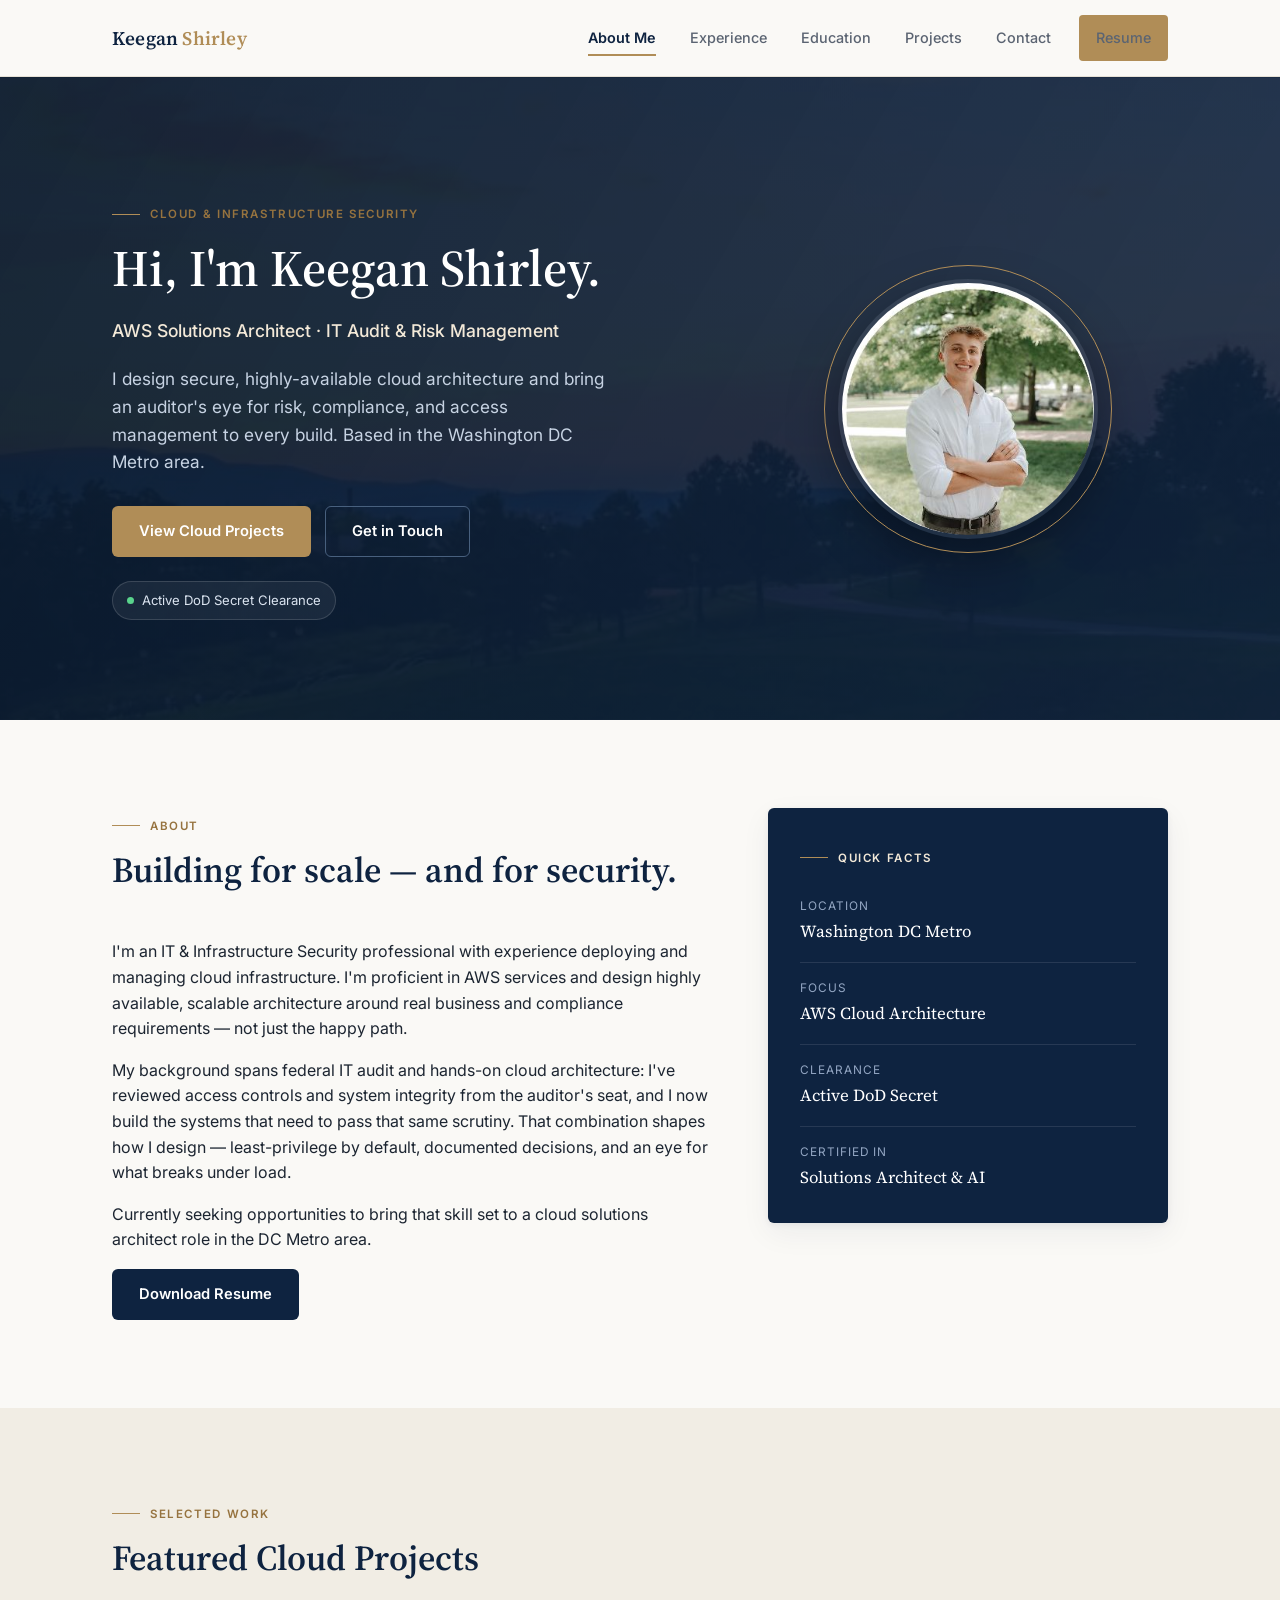
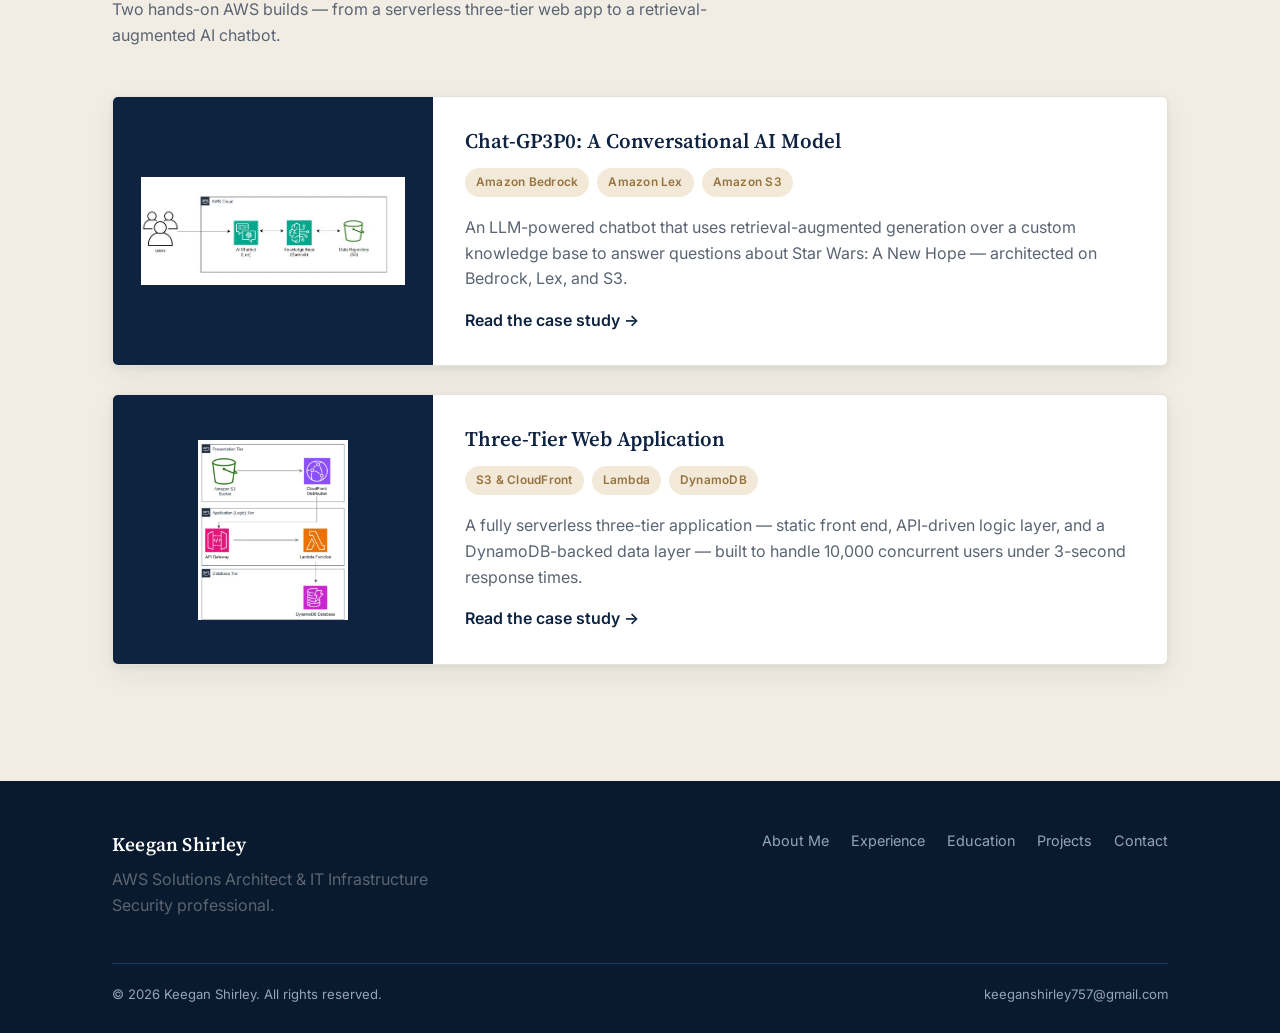
==== index.html @ 612beae1 "Initial site build" ====
<!doctype html>
<html lang="en">
<head>
<meta charset="UTF-8">
<meta name="viewport" content="width=device-width, initial-scale=1">
<title>Keegan Shirley — Cloud &amp; Infrastructure Security</title>
<meta name="description" content="Keegan Shirley — IT &amp; Infrastructure Security professional specializing in AWS cloud architecture, audit, and risk management.">
<link rel="preconnect" href="https://fonts.googleapis.com">
<link rel="preconnect" href="https://fonts.gstatic.com" crossorigin>
<link href="https://fonts.googleapis.com/css2?family=Source+Serif+4:wght@500;600;700&family=Inter:wght@400;500;600;700&display=swap" rel="stylesheet">
<link rel="stylesheet" href="/css/style.css">
</head>
<body>

<header class="site-header">
  <div class="nav-wrap">
    <a href="/" class="brand">Keegan <span>Shirley</span></a>
    <nav class="main-nav">
      <a href="/" data-match="/">About Me</a>
      <a href="/experience.html" data-match="/experience.html">Experience</a>
      <a href="/education.html" data-match="/education.html">Education</a>
      <a href="/projects/" data-match="/projects/">Projects</a>
      <a href="/contact.html" data-match="/contact.html">Contact</a>
      <a href="/resume/keegan-shirley-resume.pdf" class="btn btn-gold nav-cta" target="_blank" rel="noopener">Resume</a>
    </nav>
    <button class="nav-toggle" aria-label="Menu"><span></span><span></span><span></span></button>
  </div>
</header>

<section class="hero">
  <div class="container hero-grid">
    <div>
      <div class="eyebrow">Cloud &amp; Infrastructure Security</div>
      <h1>Hi, I'm Keegan Shirley.</h1>
      <p class="role">AWS Solutions Architect &middot; IT Audit &amp; Risk Management</p>
      <p class="lede">I design secure, highly-available cloud architecture and bring an auditor's eye for risk, compliance, and access management to every build. Based in the Washington DC Metro area.</p>
      <div class="hero-actions">
        <a href="/projects/" class="btn btn-gold">View Cloud Projects</a>
        <a href="/contact.html" class="btn btn-outline">Get in Touch</a>
      </div>
      <div class="clearance-badge"><span class="dot"></span> Active DoD Secret Clearance</div>
    </div>
    <div class="hero-photo-wrap">
      <img src="/images/about/profile.jpg" alt="Keegan Shirley" class="hero-photo">
    </div>
  </div>
</section>

<section>
  <div class="container">
    <div class="intro-split">
      <div>
        <div class="section-head">
          <div class="eyebrow">About</div>
          <h2>Building for scale — and for security.</h2>
        </div>
        <p>I'm an IT &amp; Infrastructure Security professional with experience deploying and managing cloud infrastructure. I'm proficient in AWS services and design highly available, scalable architecture around real business and compliance requirements — not just the happy path.</p>
        <p>My background spans federal IT audit and hands-on cloud architecture: I've reviewed access controls and system integrity from the auditor's seat, and I now build the systems that need to pass that same scrutiny. That combination shapes how I design — least-privilege by default, documented decisions, and an eye for what breaks under load.</p>
        <p>Currently seeking opportunities to bring that skill set to a cloud solutions architect role in the DC Metro area.</p>
        <a href="/resume/keegan-shirley-resume.pdf" class="btn btn-primary" target="_blank" rel="noopener">Download Resume</a>
      </div>
      <div class="facts-card">
        <div class="eyebrow">Quick Facts</div>
        <ul class="facts-list">
          <li><span class="k">Location</span><span class="v">Washington DC Metro</span></li>
          <li><span class="k">Focus</span><span class="v">AWS Cloud Architecture</span></li>
          <li><span class="k">Clearance</span><span class="v">Active DoD Secret</span></li>
          <li><span class="k">Certified In</span><span class="v">Solutions Architect &amp; AI</span></li>
        </ul>
      </div>
    </div>
  </div>
</section>

<section class="alt">
  <div class="container">
    <div class="section-head">
      <div class="eyebrow">Selected Work</div>
      <h2>Featured Cloud Projects</h2>
      <p class="text-muted">Two hands-on AWS builds — from a serverless three-tier web app to a retrieval-augmented AI chatbot.</p>
    </div>

    <div class="project-card">
      <div class="thumb"><img src="/images/ai-model/architecture.jpg" alt="Chat-GP3P0 architecture diagram"></div>
      <div class="body">
        <h3>Chat-GP3P0: A Conversational AI Model</h3>
        <div class="tag-row"><span class="tag">Amazon Bedrock</span><span class="tag">Amazon Lex</span><span class="tag">Amazon S3</span></div>
        <p class="text-muted">An LLM-powered chatbot that uses retrieval-augmented generation over a custom knowledge base to answer questions about Star Wars: A New Hope — architected on Bedrock, Lex, and S3.</p>
        <a href="/projects/ai-model.html" class="read-link">Read the case study &rarr;</a>
      </div>
    </div>

    <div class="project-card">
      <div class="thumb"><img src="/images/three-tier/architecture.jpg" alt="Three-tier web application architecture diagram"></div>
      <div class="body">
        <h3>Three-Tier Web Application</h3>
        <div class="tag-row"><span class="tag">S3 &amp; CloudFront</span><span class="tag">Lambda</span><span class="tag">DynamoDB</span></div>
        <p class="text-muted">A fully serverless three-tier application — static front end, API-driven logic layer, and a DynamoDB-backed data layer — built to handle 10,000 concurrent users under 3-second response times.</p>
        <a href="/projects/three-tier.html" class="read-link">Read the case study &rarr;</a>
      </div>
    </div>
  </div>
</section>

<footer class="site-footer">
  <div class="container">
    <div class="footer-grid">
      <div>
        <div class="brand">Keegan Shirley</div>
        <p class="text-muted" style="margin-top:8px;max-width:34ch;">AWS Solutions Architect &amp; IT Infrastructure Security professional.</p>
      </div>
      <nav class="footer-nav">
        <a href="/">About Me</a>
        <a href="/experience.html">Experience</a>
        <a href="/education.html">Education</a>
        <a href="/projects/">Projects</a>
        <a href="/contact.html">Contact</a>
      </nav>
    </div>
    <div class="footer-bottom">
      <span>&copy; 2026 Keegan Shirley. All rights reserved.</span>
      <span><a href="mailto:keeganshirley757@gmail.com">keeganshirley757@gmail.com</a></span>
    </div>
  </div>
</footer>

<script src="/js/main.js"></script>
</body>
</html>
---- css/style.css ----
/* ===== Design tokens ===== */
:root {
  --navy-950: #0a1a2e;
  --navy-900: #0e2340;
  --navy-800: #16324f;
  --navy-700: #204268;
  --navy-600: #33587f;
  --gold-500: #b08d57;
  --gold-600: #96733f;
  --gold-100: #f3e9d8;
  --bg: #faf9f6;
  --bg-alt: #f1ede4;
  --bg-card: #ffffff;
  --text: #1c2531;
  --text-muted: #5b6472;
  --border: #e6e1d6;
  --border-dark: #2a3f5a;
  --shadow: 0 2px 6px rgba(14, 35, 64, 0.06), 0 10px 30px rgba(14, 35, 64, 0.06);
  --radius: 6px;
  --serif: "Source Serif 4", Georgia, serif;
  --sans: "Inter", -apple-system, BlinkMacSystemFont, "Segoe UI", sans-serif;
  --mono: "IBM Plex Mono", ui-monospace, SFMono-Regular, Menlo, monospace;
}

* { box-sizing: border-box; }
html { scroll-behavior: smooth; }

body {
  margin: 0;
  font-family: var(--sans);
  color: var(--text);
  background: var(--bg);
  line-height: 1.6;
  font-size: 16px;
  -webkit-font-smoothing: antialiased;
}

img { max-width: 100%; display: block; }
a { color: inherit; text-decoration: none; }

h1, h2, h3, h4 {
  font-family: var(--serif);
  font-weight: 600;
  line-height: 1.2;
  margin: 0 0 0.5em;
  color: var(--navy-900);
}

h1 { font-size: clamp(2.1rem, 4vw, 3.2rem); }
h2 { font-size: clamp(1.6rem, 3vw, 2.2rem); }
h3 { font-size: 1.3rem; }

p { margin: 0 0 1em; color: var(--text); }
.text-muted { color: var(--text-muted); }

.container {
  max-width: 1120px;
  margin: 0 auto;
  padding: 0 32px;
}

.eyebrow {
  display: inline-flex;
  align-items: center;
  gap: 10px;
  font-family: var(--sans);
  font-size: 0.72rem;
  font-weight: 600;
  letter-spacing: 0.14em;
  text-transform: uppercase;
  color: var(--gold-600);
  margin-bottom: 14px;
}
.eyebrow::before {
  content: "";
  width: 28px;
  height: 1px;
  background: var(--gold-500);
  display: inline-block;
}

section { padding: 88px 0; }
section.alt { background: var(--bg-alt); }
section.dark {
  background: var(--navy-900);
  color: #dbe4f0;
}
section.dark h1, section.dark h2, section.dark h3 { color: #fff; }
section.dark p { color: #b9c6da; }

.section-head { max-width: 640px; margin-bottom: 48px; }
.section-head.center { margin-left: auto; margin-right: auto; text-align: center; }

/* ===== Buttons ===== */
.btn {
  display: inline-flex;
  align-items: center;
  gap: 8px;
  padding: 13px 26px;
  border-radius: var(--radius);
  font-weight: 600;
  font-size: 0.92rem;
  border: 1px solid transparent;
  cursor: pointer;
  transition: all 0.18s ease;
}
.btn-primary { background: var(--navy-900); color: #fff; }
.btn-primary:hover { background: var(--navy-800); }
.btn-gold { background: var(--gold-500); color: #fff; }
.btn-gold:hover { background: var(--gold-600); }
.btn-outline { background: transparent; border-color: var(--border-dark); color: var(--navy-900); }
.btn-outline:hover { background: var(--navy-900); color: #fff; }
section.dark .btn-outline { border-color: #48607e; color: #fff; }
section.dark .btn-outline:hover { background: #fff; color: var(--navy-900); }

/* ===== Header / Nav ===== */
header.site-header {
  position: sticky;
  top: 0;
  z-index: 100;
  background: rgba(250, 249, 246, 0.92);
  backdrop-filter: saturate(180%) blur(10px);
  border-bottom: 1px solid var(--border);
}
.nav-wrap {
  max-width: 1120px;
  margin: 0 auto;
  padding: 0 32px;
  display: flex;
  align-items: center;
  justify-content: space-between;
  height: 76px;
}
.brand {
  font-family: var(--serif);
  font-size: 1.2rem;
  font-weight: 600;
  color: var(--navy-900);
  letter-spacing: 0.01em;
}
.brand span { color: var(--gold-500); }

nav.main-nav { display: flex; align-items: center; gap: 2px; }
nav.main-nav a {
  padding: 10px 16px;
  font-size: 0.9rem;
  font-weight: 500;
  color: var(--text-muted);
  border-radius: 4px;
  transition: color 0.15s ease;
  position: relative;
}
nav.main-nav a:hover { color: var(--navy-900); }
nav.main-nav a.active { color: var(--navy-900); font-weight: 600; }
nav.main-nav a.active::after {
  content: "";
  position: absolute;
  left: 16px; right: 16px; bottom: 4px;
  height: 2px;
  background: var(--gold-500);
}
.nav-cta { margin-left: 10px; }

.nav-toggle {
  display: none;
  background: none;
  border: none;
  cursor: pointer;
  padding: 8px;
}
.nav-toggle span {
  display: block;
  width: 22px;
  height: 2px;
  background: var(--navy-900);
  margin: 5px 0;
  transition: 0.2s;
}

@media (max-width: 860px) {
  nav.main-nav {
    position: fixed;
    top: 76px; left: 0; right: 0;
    background: var(--bg);
    border-bottom: 1px solid var(--border);
    flex-direction: column;
    align-items: stretch;
    padding: 8px 24px 20px;
    display: none;
    gap: 0;
  }
  nav.main-nav.open { display: flex; }
  nav.main-nav a { padding: 12px 4px; border-bottom: 1px solid var(--border); }
  nav.main-nav a.active::after { display: none; }
  .nav-cta { margin: 12px 0 0; align-self: flex-start; }
  .nav-toggle { display: block; }
}

/* ===== Hero ===== */
.hero {
  position: relative;
  padding: 120px 0 100px;
  background: var(--navy-950);
  color: #fff;
  overflow: hidden;
}
.hero::before {
  content: "";
  position: absolute; inset: 0;
  background-image: linear-gradient(120deg, rgba(10,26,46,0.94), rgba(14,35,64,0.86)), url("/images/about/hero.jpg");
  background-size: cover;
  background-position: center 60%;
  opacity: 0.9;
}
.hero-grid {
  position: relative;
  display: grid;
  grid-template-columns: 1.2fr 0.8fr;
  gap: 56px;
  align-items: center;
}
.hero h1 { color: #fff; margin-bottom: 18px; }
.hero .role { font-size: 1.1rem; color: var(--gold-100); font-weight: 500; margin-bottom: 20px; }
.hero p.lede { color: #c7d3e3; font-size: 1.08rem; max-width: 46ch; }
.hero-actions { display: flex; gap: 14px; margin-top: 30px; flex-wrap: wrap; }
.hero .btn-outline { border-color: #48607e; color: #fff; }
.hero .btn-outline:hover { background: #fff; color: var(--navy-900); }
.hero-photo-wrap { justify-self: center; position: relative; }
.hero-photo-wrap::before {
  content: "";
  position: absolute;
  inset: -14px;
  border: 1px solid var(--gold-500);
  border-radius: 50%;
}
.hero-photo {
  width: 260px; height: 260px;
  border-radius: 50%;
  object-fit: cover;
  border: 4px solid rgba(255,255,255,0.08);
  box-shadow: 0 20px 50px rgba(0,0,0,0.35);
}
.clearance-badge {
  display: inline-flex;
  align-items: center;
  gap: 8px;
  margin-top: 24px;
  padding: 8px 14px;
  background: rgba(255,255,255,0.06);
  border: 1px solid rgba(255,255,255,0.14);
  border-radius: 30px;
  font-size: 0.82rem;
  color: #dbe4f0;
}
.clearance-badge .dot { width: 7px; height: 7px; border-radius: 50%; background: #59d38c; }

@media (max-width: 860px) {
  .hero-grid { grid-template-columns: 1fr; text-align: center; }
  .hero-actions { justify-content: center; }
  .hero-photo-wrap { order: -1; }
}

/* ===== Cards ===== */
.card {
  background: var(--bg-card);
  border: 1px solid var(--border);
  border-radius: var(--radius);
  box-shadow: var(--shadow);
}
.card-pad { padding: 32px; }

.grid-2 { display: grid; grid-template-columns: 1fr 1fr; gap: 28px; }
.grid-3 { display: grid; grid-template-columns: repeat(3, 1fr); gap: 24px; }
@media (max-width: 760px) { .grid-2, .grid-3 { grid-template-columns: 1fr; } }

/* ===== About intro split ===== */
.intro-split {
  display: grid;
  grid-template-columns: 1.5fr 1fr;
  gap: 56px;
  align-items: start;
}
.intro-split img.portrait {
  border-radius: var(--radius);
  box-shadow: var(--shadow);
}
@media (max-width: 800px) { .intro-split { grid-template-columns: 1fr; } .intro-split img.portrait { max-width: 280px; margin: 0 auto; } }

.facts-card {
  background: var(--navy-900);
  color: #fff;
  border-radius: var(--radius);
  padding: 32px;
  box-shadow: var(--shadow);
}
.facts-card .eyebrow { color: var(--gold-100); }
.facts-list { list-style: none; margin: 0; padding: 0; }
.facts-list li {
  display: flex;
  flex-direction: column;
  gap: 3px;
  padding: 16px 0;
  border-bottom: 1px solid rgba(255,255,255,0.1);
}
.facts-list li:last-child { border-bottom: none; padding-bottom: 0; }
.facts-list .k { font-size: 0.74rem; text-transform: uppercase; letter-spacing: 0.08em; color: #93a6c2; }
.facts-list .v { font-family: var(--serif); font-size: 1.05rem; }

/* ===== Project preview cards ===== */
.project-card {
  display: grid;
  grid-template-columns: 320px 1fr;
  gap: 0;
  background: var(--bg-card);
  border: 1px solid var(--border);
  border-radius: var(--radius);
  overflow: hidden;
  box-shadow: var(--shadow);
  margin-bottom: 28px;
  transition: transform 0.18s ease, box-shadow 0.18s ease;
}
.project-card:hover { transform: translateY(-3px); box-shadow: 0 6px 16px rgba(14,35,64,0.1), 0 20px 40px rgba(14,35,64,0.1); }
.project-card .thumb {
  background: var(--navy-900);
  display: flex; align-items: center; justify-content: center;
  padding: 28px;
}
.project-card .thumb img { max-height: 180px; width: auto; margin: auto; }
.project-card .body { padding: 32px; }
.tag-row { display: flex; gap: 8px; flex-wrap: wrap; margin: 14px 0 18px; }
.tag {
  font-size: 0.74rem;
  font-weight: 600;
  letter-spacing: 0.02em;
  padding: 5px 11px;
  border-radius: 20px;
  background: var(--gold-100);
  color: var(--gold-600);
}
.read-link { font-weight: 600; color: var(--navy-900); display: inline-flex; align-items: center; gap: 6px; }
.read-link:hover { color: var(--gold-600); }
@media (max-width: 760px) { .project-card { grid-template-columns: 1fr; } }

/* ===== Timeline (experience) ===== */
.timeline { position: relative; padding-left: 36px; }
.timeline::before {
  content: "";
  position: absolute; left: 6px; top: 6px; bottom: 6px;
  width: 1px;
  background: var(--border-dark);
  opacity: 0.25;
}
.timeline-item { position: relative; padding-bottom: 48px; }
.timeline-item:last-child { padding-bottom: 0; }
.timeline-item::before {
  content: "";
  position: absolute; left: -36px; top: 4px;
  width: 13px; height: 13px;
  border-radius: 50%;
  background: var(--gold-500);
  border: 3px solid var(--bg);
  box-shadow: 0 0 0 1px var(--gold-500);
}
.timeline-item .role { font-family: var(--serif); font-size: 1.2rem; color: var(--navy-900); margin-bottom: 2px; }
.timeline-item .meta { display: flex; justify-content: space-between; flex-wrap: wrap; gap: 8px; color: var(--gold-600); font-weight: 600; font-size: 0.86rem; margin-bottom: 14px; }
.timeline-item .company { color: var(--text-muted); font-weight: 500; }

/* ===== Education / cert cards ===== */
.cert-card { display: flex; gap: 18px; }
.cert-icon {
  flex: none;
  width: 48px; height: 48px;
  border-radius: 10px;
  background: var(--navy-900);
  color: var(--gold-100);
  display: flex; align-items: center; justify-content: center;
  font-family: var(--serif); font-weight: 700;
}

/* ===== Requirements checklist ===== */
.req-list { list-style: none; padding: 0; margin: 0; }
.req-list li {
  display: flex;
  gap: 12px;
  padding: 12px 0;
  border-bottom: 1px solid var(--border);
  font-size: 0.96rem;
}
.req-list li:last-child { border-bottom: none; }
.req-list .mark {
  flex: none;
  width: 20px; height: 20px;
  border-radius: 50%;
  background: var(--gold-100);
  color: var(--gold-600);
  display: flex; align-items: center; justify-content: center;
  font-size: 0.72rem;
  margin-top: 2px;
}

/* ===== Process steps ===== */
.step {
  display: grid;
  grid-template-columns: 1fr 1fr;
  gap: 44px;
  align-items: center;
  padding: 56px 0;
  border-bottom: 1px solid var(--border);
}
.step:last-child { border-bottom: none; }
.step.reverse .step-media { order: 2; }
.step-num {
  font-family: var(--serif);
  font-size: 0.85rem;
  color: var(--gold-600);
  font-weight: 700;
  letter-spacing: 0.06em;
  margin-bottom: 10px;
}
.step-media img {
  border-radius: var(--radius);
  border: 1px solid var(--border);
  box-shadow: var(--shadow);
}
@media (max-width: 800px) {
  .step, .step.reverse { grid-template-columns: 1fr; }
  .step.reverse .step-media { order: 0; }
}

/* ===== Project hero ===== */
.project-hero {
  background: var(--navy-900);
  color: #fff;
  padding: 72px 0 56px;
}
.project-hero .eyebrow { color: var(--gold-100); }
.project-hero h1 { color: #fff; max-width: 20ch; }
.project-hero p { color: #b9c6da; max-width: 60ch; font-size: 1.05rem; }
.project-hero .tag { background: rgba(255,255,255,0.1); color: #f3e9d8; }
.back-link { display: inline-flex; align-items: center; gap: 6px; color: #9fb1c9; font-size: 0.88rem; margin-bottom: 24px; }
.back-link:hover { color: #fff; }

/* ===== Future improvements grid ===== */
.improve-card { padding: 24px; border: 1px solid var(--border); border-radius: var(--radius); background: var(--bg-card); }
.improve-card h4 { font-family: var(--sans); font-size: 0.98rem; margin-bottom: 8px; color: var(--navy-900); }
.improve-card .services { font-size: 0.78rem; color: var(--gold-600); font-weight: 600; margin-top: 10px; }

/* ===== Contact ===== */
.contact-grid { display: grid; grid-template-columns: repeat(3, 1fr); gap: 20px; }
.contact-card {
  padding: 30px 24px;
  border: 1px solid var(--border);
  border-radius: var(--radius);
  background: var(--bg-card);
  text-align: center;
}
.contact-card .label { font-size: 0.78rem; text-transform: uppercase; letter-spacing: 0.08em; color: var(--text-muted); margin-bottom: 8px; }
.contact-card .value { font-family: var(--serif); font-size: 1.15rem; color: var(--navy-900); }
.contact-card a.value:hover { color: var(--gold-600); }
@media (max-width: 760px) { .contact-grid { grid-template-columns: 1fr; } }

/* ===== Footer ===== */
footer.site-footer {
  background: var(--navy-950);
  color: #94a4bb;
  padding: 48px 0 28px;
}
.footer-grid { display: flex; justify-content: space-between; align-items: flex-start; flex-wrap: wrap; gap: 24px; margin-bottom: 28px; }
.footer-grid .brand { color: #fff; }
.footer-nav { display: flex; gap: 22px; flex-wrap: wrap; }
.footer-nav a { color: #94a4bb; font-size: 0.9rem; }
.footer-nav a:hover { color: #fff; }
.footer-bottom { border-top: 1px solid #1b3a5c; padding-top: 20px; font-size: 0.82rem; display: flex; justify-content: space-between; flex-wrap: wrap; gap: 10px; }

/* ===== Lightbox ===== */
.lightbox-overlay {
  position: fixed; inset: 0;
  background: rgba(10, 18, 30, 0.9);
  display: none;
  align-items: center; justify-content: center;
  z-index: 1000;
  padding: 40px;
}
.lightbox-overlay.open { display: flex; }
.lightbox-overlay img { max-width: 90vw; max-height: 85vh; border-radius: 4px; }
.lightbox-close { position: absolute; top: 24px; right: 32px; color: #fff; font-size: 1.8rem; cursor: pointer; background: none; border: none; }

[data-zoomable] { cursor: zoom-in; }

/* ===== Utility ===== */
.mt-0 { margin-top: 0; }
.center { text-align: center; }
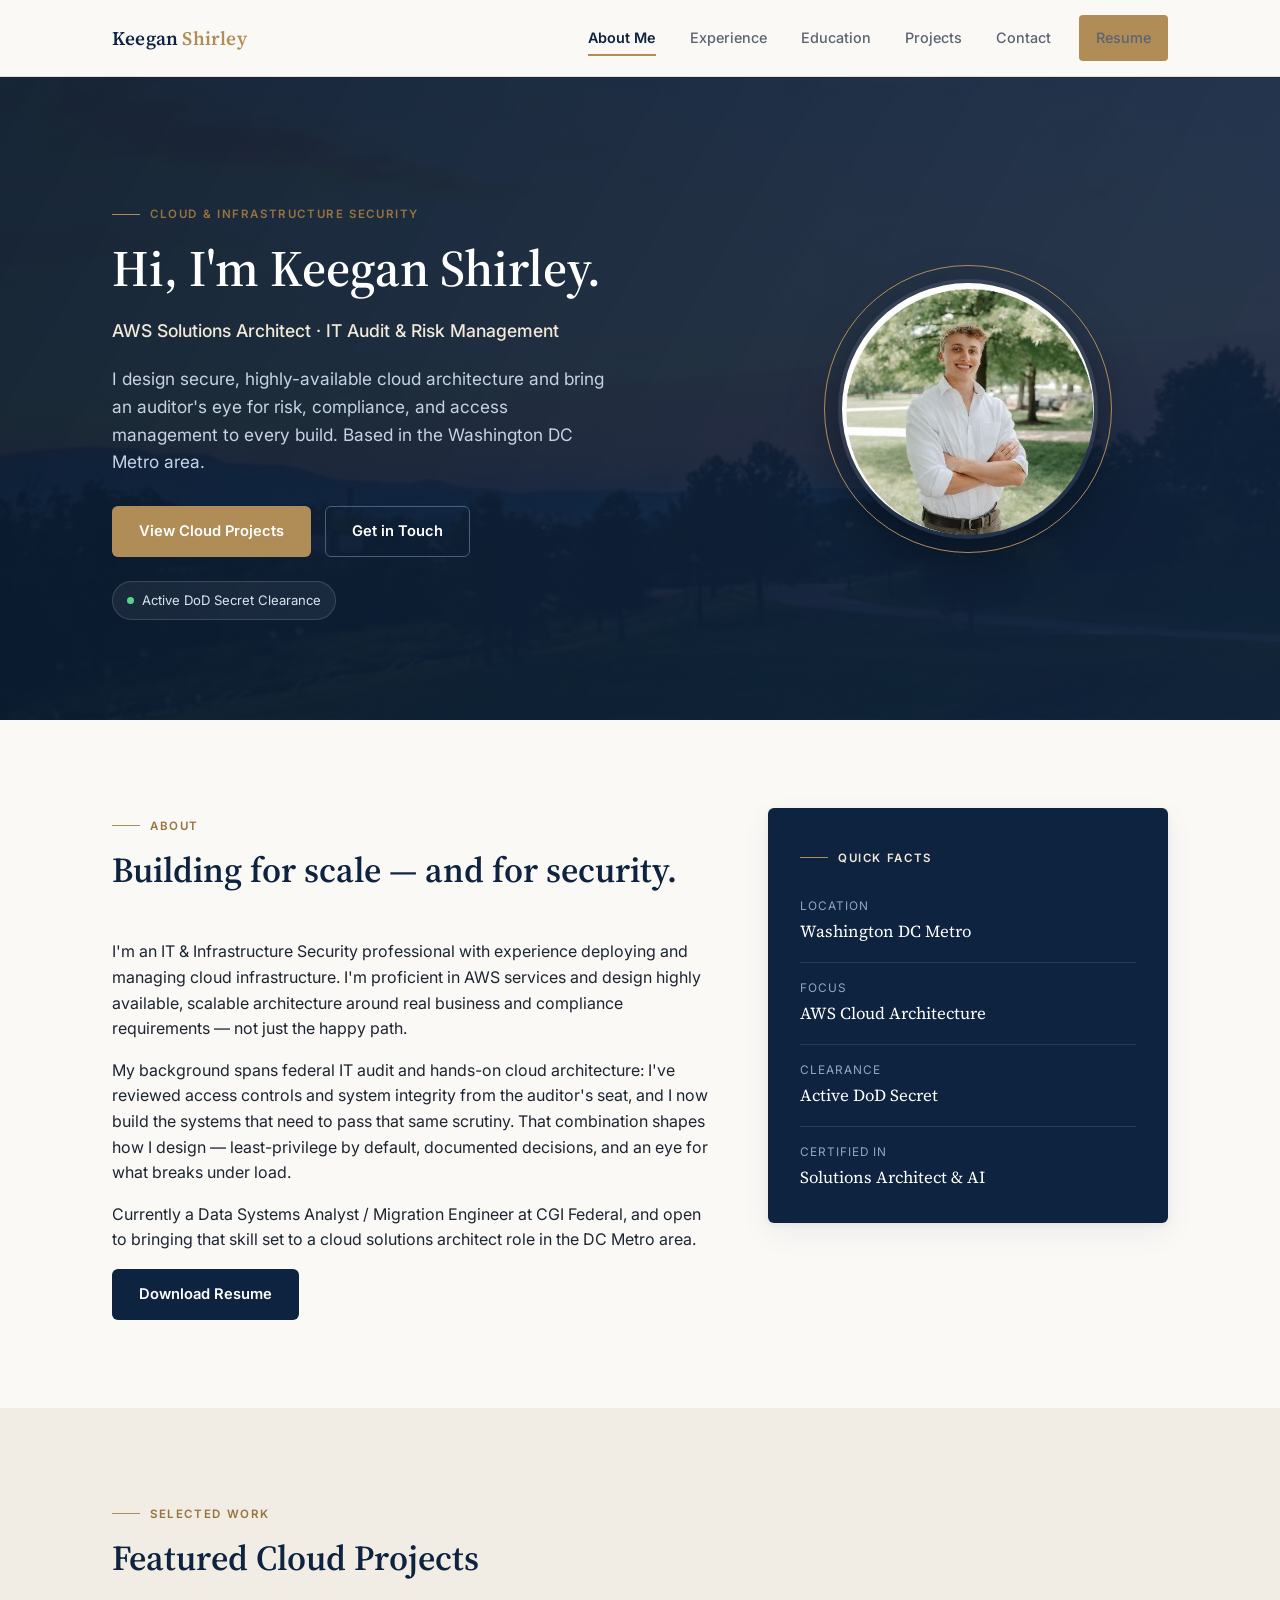
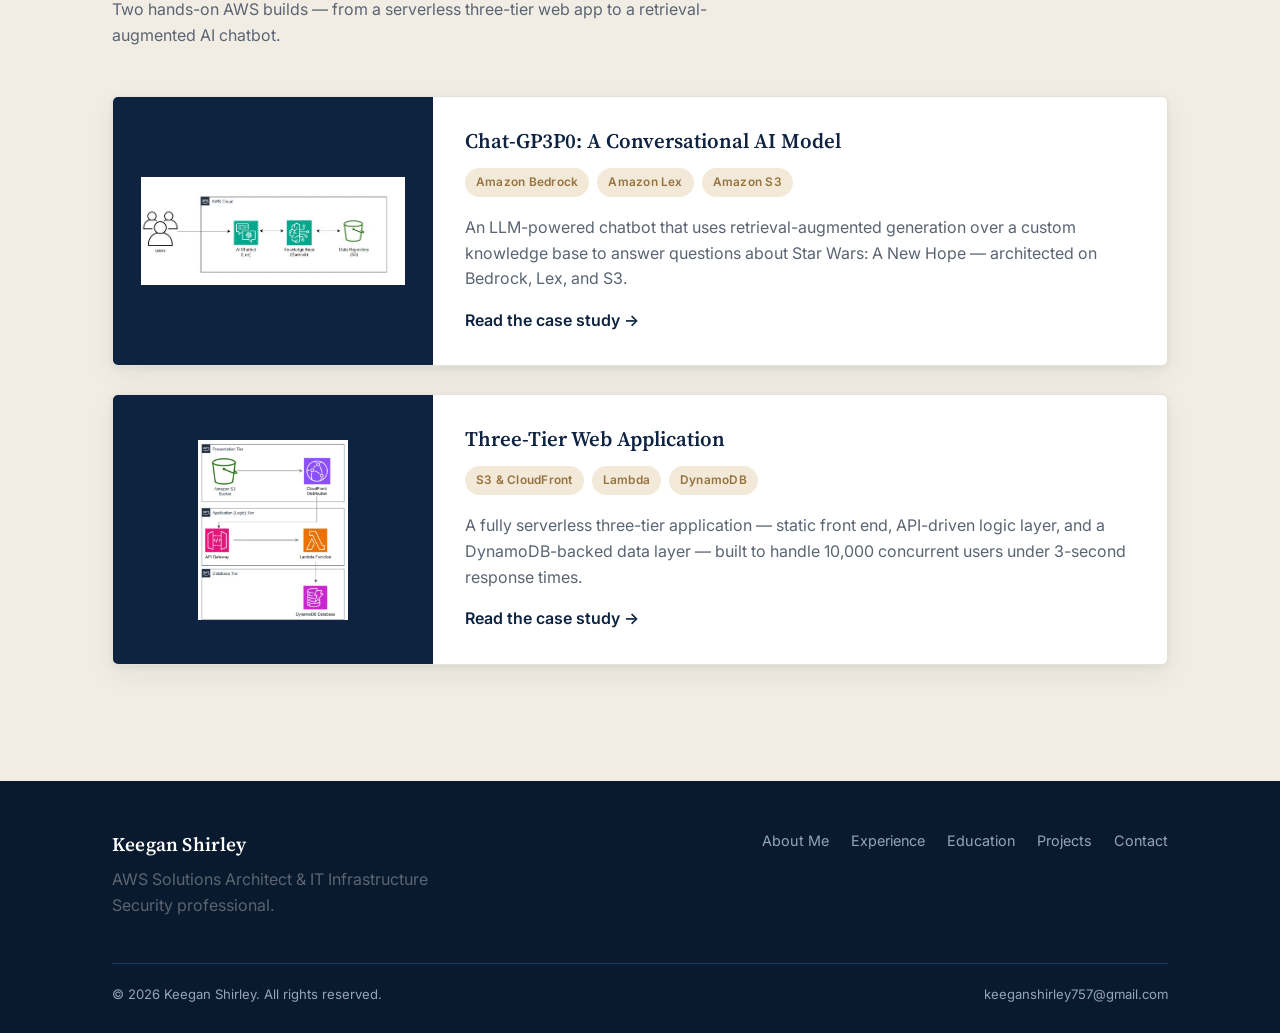
==== commit 149a065d: "Update experience timeline from latest resume (KPMG dates/title, current role copy)" ====
--- a/index.html
+++ b/index.html
@@ -56,7 +56,7 @@
         </div>
         <p>I'm an IT &amp; Infrastructure Security professional with experience deploying and managing cloud infrastructure. I'm proficient in AWS services and design highly available, scalable architecture around real business and compliance requirements — not just the happy path.</p>
         <p>My background spans federal IT audit and hands-on cloud architecture: I've reviewed access controls and system integrity from the auditor's seat, and I now build the systems that need to pass that same scrutiny. That combination shapes how I design — least-privilege by default, documented decisions, and an eye for what breaks under load.</p>
-        <p>Currently seeking opportunities to bring that skill set to a cloud solutions architect role in the DC Metro area.</p>
+        <p>Currently a Data Systems Analyst / Migration Engineer at CGI Federal, and open to bringing that skill set to a cloud solutions architect role in the DC Metro area.</p>
         <a href="/resume/keegan-shirley-resume.pdf" class="btn btn-primary" target="_blank" rel="noopener">Download Resume</a>
       </div>
       <div class="facts-card">
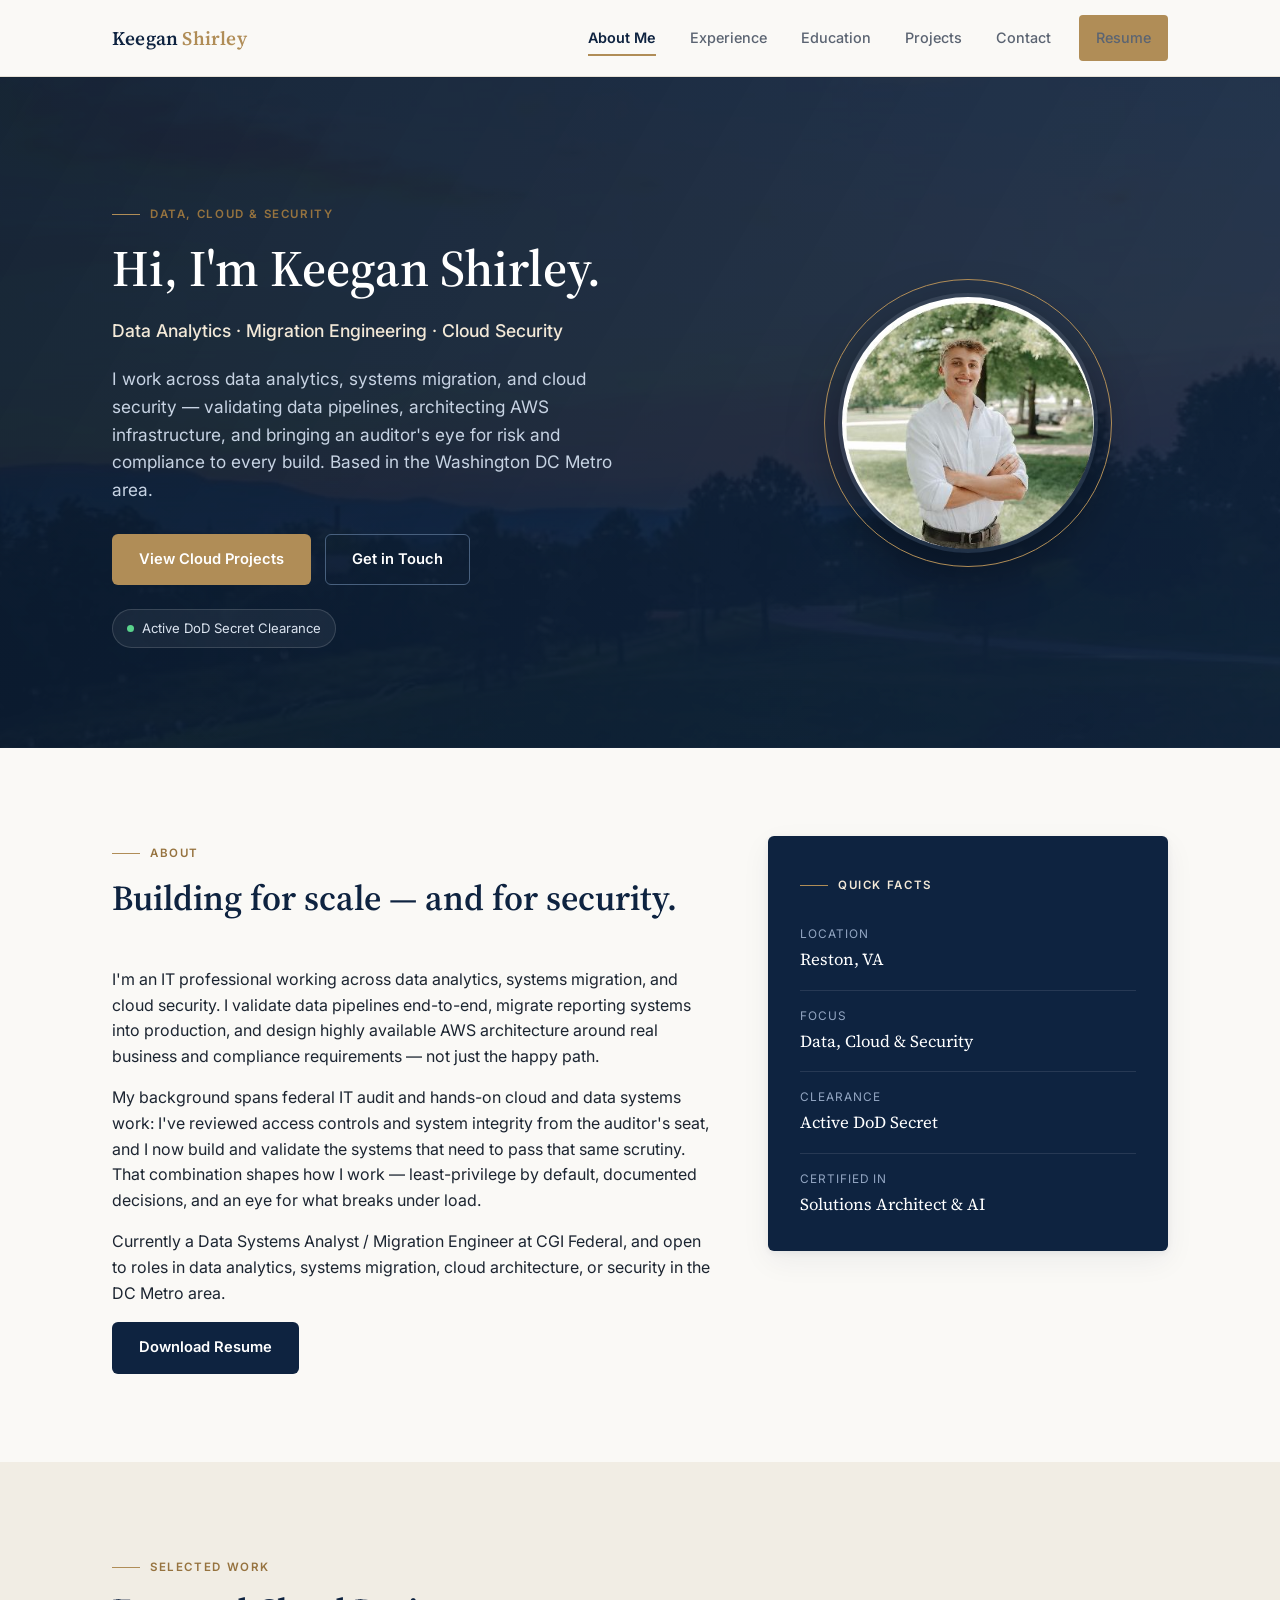
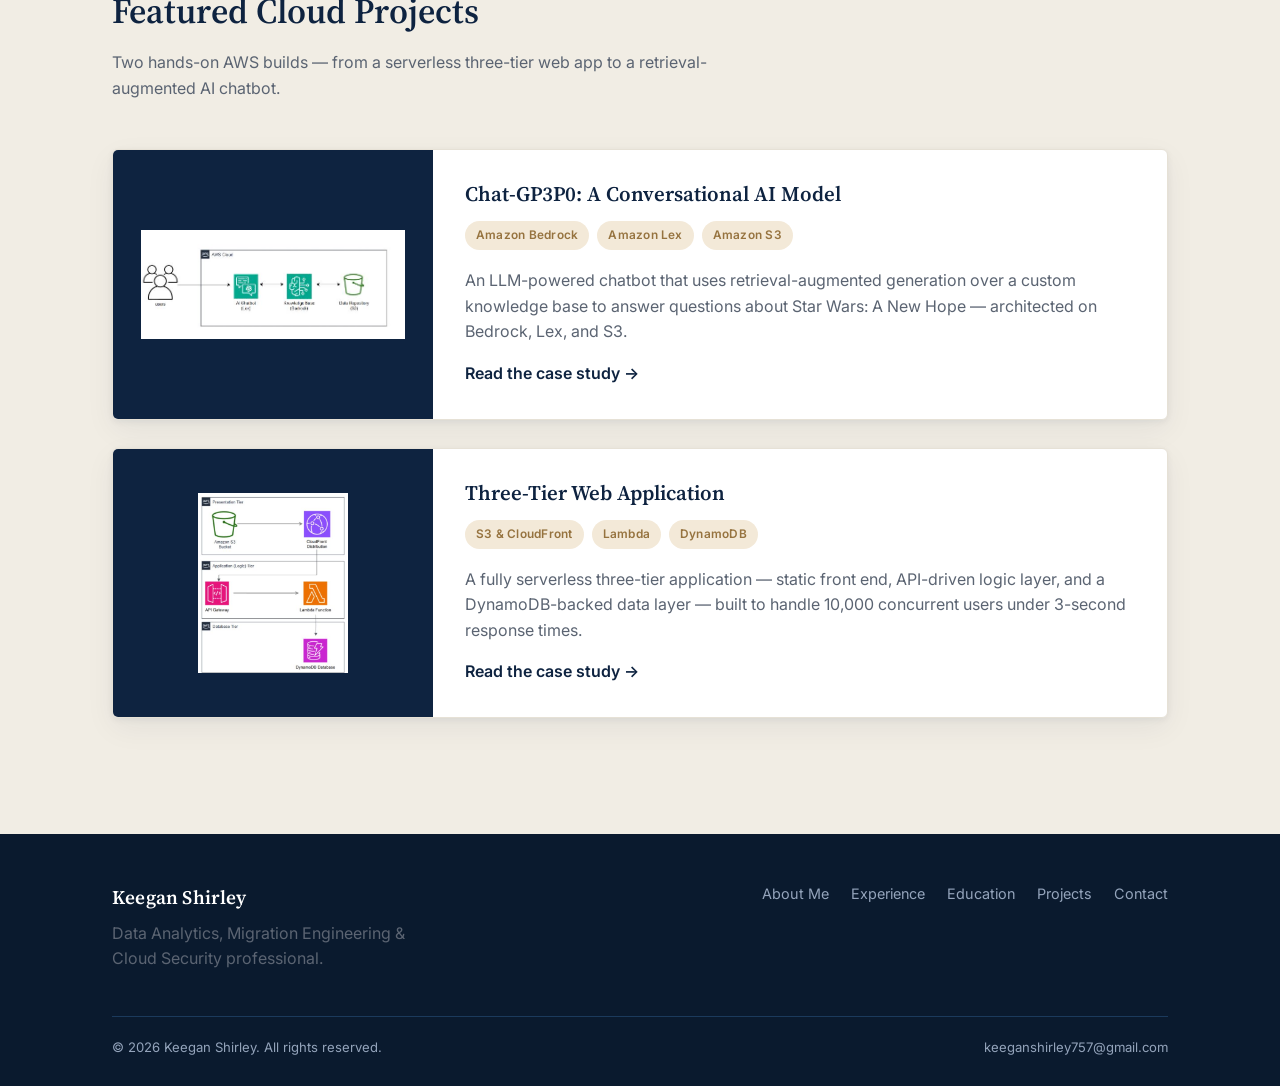
==== commit 24317221: "Broaden positioning site-wide (data analytics, migration, cloud, security) and sync cert dates/locat" ====
--- a/index.html
+++ b/index.html
@@ -3,8 +3,8 @@
 <head>
 <meta charset="UTF-8">
 <meta name="viewport" content="width=device-width, initial-scale=1">
-<title>Keegan Shirley — Cloud &amp; Infrastructure Security</title>
-<meta name="description" content="Keegan Shirley — IT &amp; Infrastructure Security professional specializing in AWS cloud architecture, audit, and risk management.">
+<title>Keegan Shirley — Data, Cloud &amp; Security</title>
+<meta name="description" content="Keegan Shirley — IT professional specializing in data analytics, systems migration, cloud architecture, and security.">
 <link rel="preconnect" href="https://fonts.googleapis.com">
 <link rel="preconnect" href="https://fonts.gstatic.com" crossorigin>
 <link href="https://fonts.googleapis.com/css2?family=Source+Serif+4:wght@500;600;700&family=Inter:wght@400;500;600;700&display=swap" rel="stylesheet">
@@ -30,10 +30,10 @@
 <section class="hero">
   <div class="container hero-grid">
     <div>
-      <div class="eyebrow">Cloud &amp; Infrastructure Security</div>
+      <div class="eyebrow">Data, Cloud &amp; Security</div>
       <h1>Hi, I'm Keegan Shirley.</h1>
-      <p class="role">AWS Solutions Architect &middot; IT Audit &amp; Risk Management</p>
-      <p class="lede">I design secure, highly-available cloud architecture and bring an auditor's eye for risk, compliance, and access management to every build. Based in the Washington DC Metro area.</p>
+      <p class="role">Data Analytics &middot; Migration Engineering &middot; Cloud Security</p>
+      <p class="lede">I work across data analytics, systems migration, and cloud security — validating data pipelines, architecting AWS infrastructure, and bringing an auditor's eye for risk and compliance to every build. Based in the Washington DC Metro area.</p>
       <div class="hero-actions">
         <a href="/projects/" class="btn btn-gold">View Cloud Projects</a>
         <a href="/contact.html" class="btn btn-outline">Get in Touch</a>
@@ -54,16 +54,16 @@
           <div class="eyebrow">About</div>
           <h2>Building for scale — and for security.</h2>
         </div>
-        <p>I'm an IT &amp; Infrastructure Security professional with experience deploying and managing cloud infrastructure. I'm proficient in AWS services and design highly available, scalable architecture around real business and compliance requirements — not just the happy path.</p>
-        <p>My background spans federal IT audit and hands-on cloud architecture: I've reviewed access controls and system integrity from the auditor's seat, and I now build the systems that need to pass that same scrutiny. That combination shapes how I design — least-privilege by default, documented decisions, and an eye for what breaks under load.</p>
-        <p>Currently a Data Systems Analyst / Migration Engineer at CGI Federal, and open to bringing that skill set to a cloud solutions architect role in the DC Metro area.</p>
+        <p>I'm an IT professional working across data analytics, systems migration, and cloud security. I validate data pipelines end-to-end, migrate reporting systems into production, and design highly available AWS architecture around real business and compliance requirements — not just the happy path.</p>
+        <p>My background spans federal IT audit and hands-on cloud and data systems work: I've reviewed access controls and system integrity from the auditor's seat, and I now build and validate the systems that need to pass that same scrutiny. That combination shapes how I work — least-privilege by default, documented decisions, and an eye for what breaks under load.</p>
+        <p>Currently a Data Systems Analyst / Migration Engineer at CGI Federal, and open to roles in data analytics, systems migration, cloud architecture, or security in the DC Metro area.</p>
         <a href="/resume/keegan-shirley-resume.pdf" class="btn btn-primary" target="_blank" rel="noopener">Download Resume</a>
       </div>
       <div class="facts-card">
         <div class="eyebrow">Quick Facts</div>
         <ul class="facts-list">
-          <li><span class="k">Location</span><span class="v">Washington DC Metro</span></li>
-          <li><span class="k">Focus</span><span class="v">AWS Cloud Architecture</span></li>
+          <li><span class="k">Location</span><span class="v">Reston, VA</span></li>
+          <li><span class="k">Focus</span><span class="v">Data, Cloud &amp; Security</span></li>
           <li><span class="k">Clearance</span><span class="v">Active DoD Secret</span></li>
           <li><span class="k">Certified In</span><span class="v">Solutions Architect &amp; AI</span></li>
         </ul>
@@ -107,7 +107,7 @@
     <div class="footer-grid">
       <div>
         <div class="brand">Keegan Shirley</div>
-        <p class="text-muted" style="margin-top:8px;max-width:34ch;">AWS Solutions Architect &amp; IT Infrastructure Security professional.</p>
+        <p class="text-muted" style="margin-top:8px;max-width:34ch;">Data Analytics, Migration Engineering &amp; Cloud Security professional.</p>
       </div>
       <nav class="footer-nav">
         <a href="/">About Me</a>
